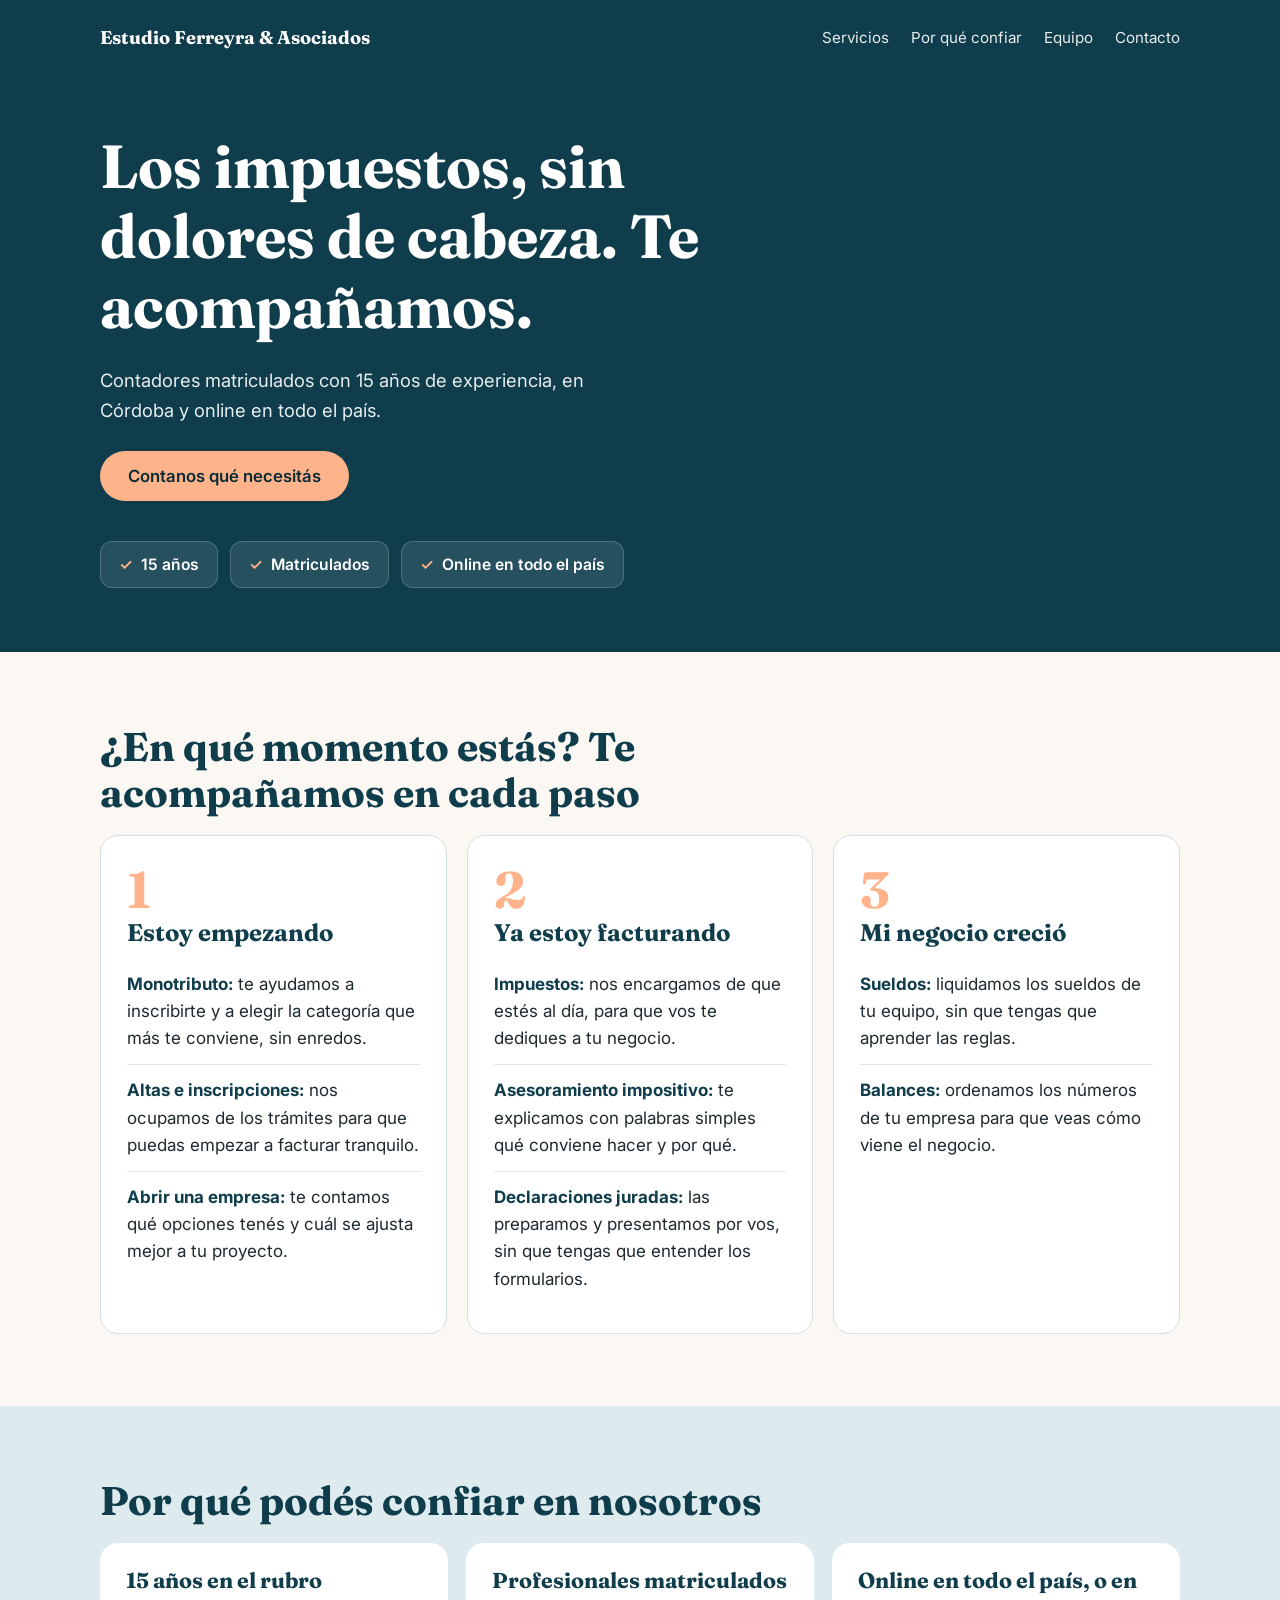
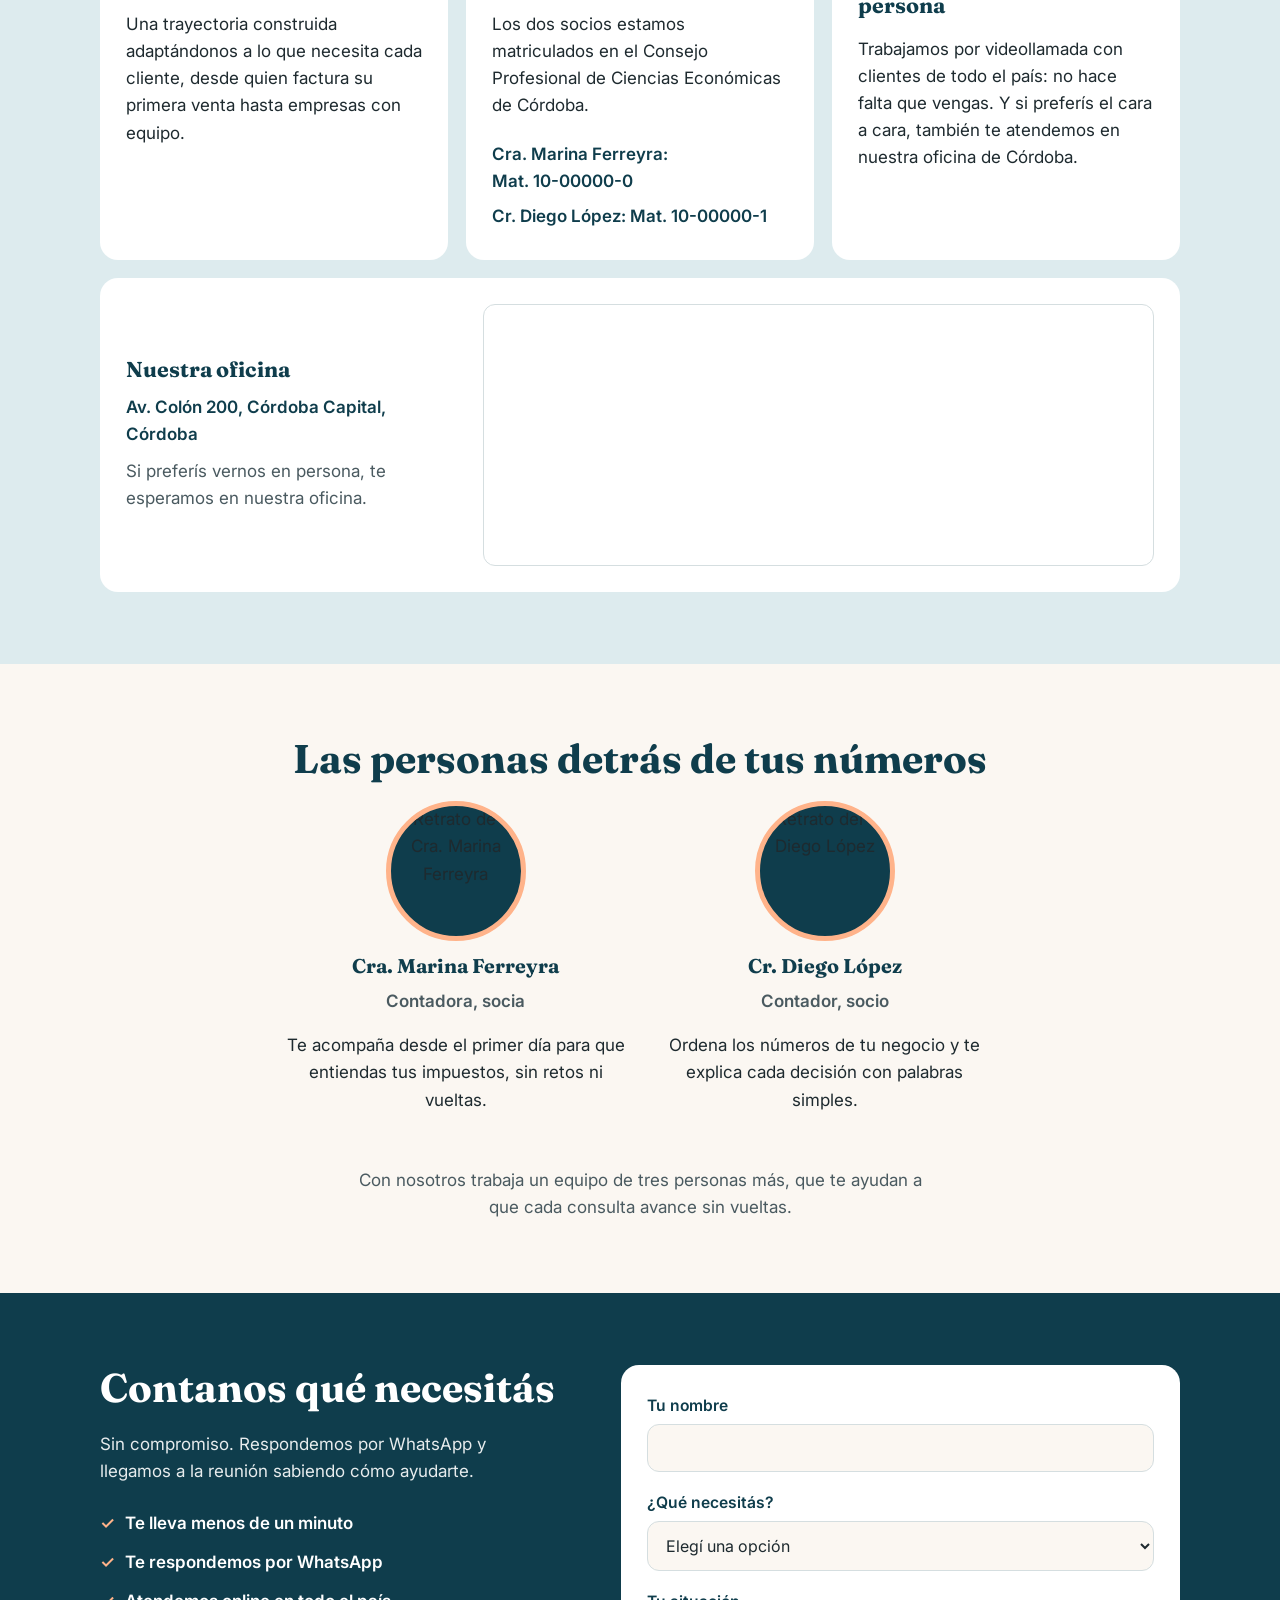
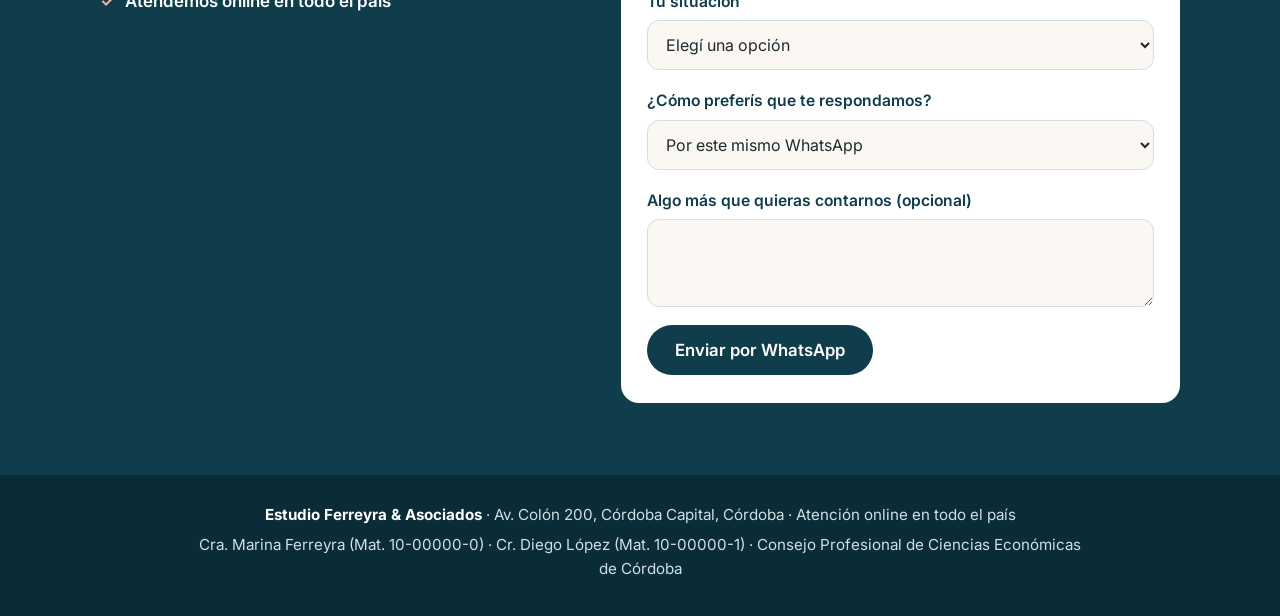
==== web-ferreyra/index.html @ 9435ad02 "Agregar estructura y textos de la web de Ferreyra" ====
<!DOCTYPE html>
<html lang="es-AR">
<head>
  <meta charset="UTF-8">
  <meta name="viewport" content="width=device-width, initial-scale=1">
  <title>Estudio Ferreyra &amp; Asociados</title>
  <meta name="description" content="Estudio contable en Córdoba con 15 años de experiencia. Contadores matriculados que te acompañan con monotributo, impuestos, sueldos y balances. Atención online en todo el país.">
  <link rel="icon" href="favicon.svg" type="image/svg+xml">
  <meta property="og:type" content="website">
  <meta property="og:locale" content="es_AR">
  <meta property="og:title" content="Estudio Ferreyra &amp; Asociados: los impuestos, sin dolores de cabeza">
  <meta property="og:description" content="Contadores matriculados con 15 años de experiencia, en Córdoba y online en todo el país. Te acompañamos.">
  <!-- Dominio provisorio: confirmar la URL real después del deploy en Vercel -->
  <meta property="og:url" content="https://web-ferreyra.vercel.app/">
  <meta property="og:image" content="https://web-ferreyra.vercel.app/img/og-ferreyra.jpg">
  <meta property="og:image:width" content="1200">
  <meta property="og:image:height" content="630">
  <meta property="og:image:alt" content="Estudio Ferreyra &amp; Asociados: los impuestos, sin dolores de cabeza. Te acompañamos.">
  <meta name="twitter:card" content="summary_large_image">
  <meta name="theme-color" content="#0F3D4C">
  <link rel="preconnect" href="https://fonts.googleapis.com">
  <link rel="preconnect" href="https://fonts.gstatic.com" crossorigin>
  <link rel="stylesheet" href="https://fonts.googleapis.com/css2?family=Fraunces:wght@600;700&family=Inter:wght@400;600&display=swap">
  <link rel="stylesheet" href="styles.css">
</head>
<body>

  <!-- ESQUELETO: solo estructura. Textos, estilos y datos finales vienen en los pasos siguientes. -->

  <header id="inicio">
    <nav aria-label="Principal">
      <a href="#inicio">Estudio Ferreyra &amp; Asociados</a>
      <button type="button" class="menu-boton" aria-expanded="false" aria-controls="menu-principal" aria-label="Abrir el menú">
        <span></span><span></span>
      </button>
      <ul id="menu-principal">
        <li><a href="#servicios">Servicios</a></li>
        <li><a href="#confianza">Por qué confiar</a></li>
        <li><a href="#equipo">Equipo</a></li>
        <li><a href="#contacto">Contacto</a></li>
      </ul>
    </nav>
  </header>

  <main>

    <!-- 1. Hero: confianza rápida (años, matrículas, online) + cercanía + botón de contacto -->
    <section id="hero">
      <h1>Los impuestos, sin dolores de cabeza. Te acompañamos.</h1>
      <p>Contadores matriculados con 15 años de experiencia, en Córdoba y online en todo el país.</p>
      <a href="#contacto">Contanos qué necesitás</a>
      <ul>
        <li>15 años</li>
        <li>Matriculados</li>
        <li>Online en todo el país</li>
      </ul>
    </section>

    <!-- 2. Servicios agrupados por momento del emprendedor -->
    <section id="servicios">
      <h2>¿En qué momento estás? Te acompañamos en cada paso</h2>
      <article>
        <h3>Estoy empezando</h3>
        <ul>
          <li><strong>Monotributo:</strong> te ayudamos a inscribirte y a elegir la categoría que más te conviene, sin enredos.</li>
          <li><strong>Altas e inscripciones:</strong> nos ocupamos de los trámites para que puedas empezar a facturar tranquilo.</li>
          <li><strong>Abrir una empresa:</strong> te contamos qué opciones tenés y cuál se ajusta mejor a tu proyecto.</li>
        </ul>
      </article>
      <article>
        <h3>Ya estoy facturando</h3>
        <ul>
          <li><strong>Impuestos:</strong> nos encargamos de que estés al día, para que vos te dediques a tu negocio.</li>
          <li><strong>Asesoramiento impositivo:</strong> te explicamos con palabras simples qué conviene hacer y por qué.</li>
          <li><strong>Declaraciones juradas:</strong> las preparamos y presentamos por vos, sin que tengas que entender los formularios.</li>
        </ul>
      </article>
      <article>
        <h3>Mi negocio creció</h3>
        <ul>
          <li><strong>Sueldos:</strong> liquidamos los sueldos de tu equipo, sin que tengas que aprender las reglas.</li>
          <li><strong>Balances:</strong> ordenamos los números de tu empresa para que veas cómo viene el negocio.</li>
        </ul>
      </article>
    </section>

    <!-- 3. Confianza: matrículas, experiencia, modalidad online/presencial, dirección -->
    <section id="confianza">
      <h2>Por qué podés confiar en nosotros</h2>
      <article>
        <h3>15 años en el rubro</h3>
        <p>Una trayectoria construida adaptándonos a lo que necesita cada cliente, desde quien factura su primera venta hasta empresas con equipo.</p>
      </article>
      <article>
        <h3>Profesionales matriculados</h3>
        <p>Los dos socios estamos matriculados en el Consejo Profesional de Ciencias Económicas de Córdoba.</p>
        <ul>
          <li>Cra. Marina Ferreyra: <span class="mat">Mat. 10-00000-0</span></li>
          <li>Cr. Diego López: <span class="mat">Mat. 10-00000-1</span></li>
        </ul>
      </article>
      <article>
        <h3>Online en todo el país, o en persona</h3>
        <p>Trabajamos por videollamada con clientes de todo el país: no hace falta que vengas. Y si preferís el cara a cara, también te atendemos en nuestra oficina de Córdoba.</p>
      </article>
      <div class="ubicacion">
        <div>
          <h3>Nuestra oficina</h3>
          <address>Av. Colón 200, Córdoba Capital, Córdoba</address>
          <p>Si preferís vernos en persona, te esperamos en nuestra oficina.</p>
        </div>
        <div class="mapa">
          <iframe loading="lazy" referrerpolicy="no-referrer-when-downgrade" title="Ubicación de la oficina en el mapa"
            src="https://maps.google.com/maps?q=Av.%20Col%C3%B3n%20200%2C%20C%C3%B3rdoba%20Capital%2C%20C%C3%B3rdoba%2C%20Argentina&z=16&output=embed"></iframe>
        </div>
      </div>
    </section>

    <!-- 4. Equipo: dos socios + 3 personas (placeholders, sin fotos reales) -->
    <section id="equipo">
      <h2>Las personas detrás de tus números</h2>
      <article>
        <img class="avatar" src="img/marina.jpg" width="400" height="400" alt="Retrato de la Cra. Marina Ferreyra" loading="lazy">
        <h3>Cra. Marina Ferreyra</h3>
        <p class="cargo">Contadora, socia</p>
        <p>Te acompaña desde el primer día para que entiendas tus impuestos, sin retos ni vueltas.</p>
      </article>
      <article>
        <img class="avatar" src="img/diego.jpg" width="400" height="400" alt="Retrato del Cr. Diego López" loading="lazy">
        <h3>Cr. Diego López</h3>
        <p class="cargo">Contador, socio</p>
        <p>Ordena los números de tu negocio y te explica cada decisión con palabras simples.</p>
      </article>
      <p>Con nosotros trabaja un equipo de tres personas más, que te ayudan a que cada consulta avance sin vueltas.</p>
    </section>

    <!-- 5. Contacto: formulario que arma el mensaje estructurado y lo envía a WhatsApp -->
    <section id="contacto">
      <div class="contacto-texto">
        <h2>Contanos qué necesitás</h2>
        <p>Sin compromiso. Respondemos por WhatsApp y llegamos a la reunión sabiendo cómo ayudarte.</p>
        <ul>
          <li>Te lleva menos de un minuto</li>
          <li>Te respondemos por WhatsApp</li>
          <li>Atendemos online en todo el país</li>
        </ul>
      </div>
      <form id="form-consulta">
        <label>Tu nombre
          <input type="text" name="nombre" autocomplete="given-name" required>
        </label>
        <label>¿Qué necesitás?
          <select name="necesidad" required>
            <option value="" selected disabled>Elegí una opción</option>
            <option>Darme de alta</option>
            <option>Monotributo</option>
            <option>Impuestos y declaraciones</option>
            <option>Sueldos</option>
            <option>Balances</option>
            <option>Abrir una empresa</option>
            <option>No sé por dónde empezar</option>
            <option>Otro</option>
          </select>
        </label>
        <label>Tu situación
          <select name="situacion" required>
            <option value="" selected disabled>Elegí una opción</option>
            <option>Todavía no empecé</option>
            <option>Soy monotributista</option>
            <option>Tengo una pyme o sociedad</option>
            <option>Otra</option>
          </select>
        </label>
        <label>¿Cómo preferís que te respondamos?
          <select name="contacto" required>
            <option>Por este mismo WhatsApp</option>
            <option>Por llamada</option>
            <option>Por videollamada</option>
          </select>
        </label>
        <label>Algo más que quieras contarnos (opcional)
          <textarea name="mensaje" rows="3"></textarea>
        </label>
        <button type="submit">Enviar por WhatsApp</button>
      </form>
    </section>

  </main>

  <footer>
    <p><strong>Estudio Ferreyra &amp; Asociados</strong> · Av. Colón 200, Córdoba Capital, Córdoba · Atención online en todo el país</p>
    <p>Cra. Marina Ferreyra (Mat. 10-00000-0) · Cr. Diego López (Mat. 10-00000-1) · Consejo Profesional de Ciencias Económicas de Córdoba</p>
  </footer>

  <script src="script.js"></script>
</body>
</html>
---- web-ferreyra/styles.css ----
:root {
  --petroleo: #0F3D4C;
  --petroleo-oscuro: #0A2C37;
  --durazno: #FFB38A;
  --hueso: #FBF7F2;
  --tinte: #DDEBEE;
  --texto: #1E2A2F;
  --texto-suave: #4A5A60;
  --borde: #D5DEE0;
  --radio: 18px;
  --titulos: "Fraunces", Georgia, serif;
  --cuerpo: "Inter", system-ui, sans-serif;
}

*, *::before, *::after { box-sizing: border-box; }
html { scroll-behavior: smooth; }
body {
  margin: 0;
  font-family: var(--cuerpo);
  font-size: 1.0625rem;
  line-height: 1.6;
  color: var(--texto);
  background: var(--hueso);
}
img { max-width: 100%; height: auto; }
h1, h2, h3 { font-family: var(--titulos); line-height: 1.15; margin: 0 0 .5em; color: var(--petroleo); }
ul { padding: 0; margin: 0; list-style: none; }
a { color: inherit; }

main > section, #hero {
  padding-left: max(20px, calc((100% - 1080px) / 2));
  padding-right: max(20px, calc((100% - 1080px) / 2));
}
main > section { padding-top: 72px; padding-bottom: 72px; }
main > section > h2 { font-size: clamp(1.75rem, 4vw, 2.5rem); margin-bottom: 1.2rem; }

/* Menú + hero (continuo, fondo petróleo) */
header { background: var(--petroleo); color: #fff; }
nav {
  display: flex; flex-wrap: wrap; align-items: center; justify-content: space-between;
  gap: 8px 24px; max-width: 1120px; margin: 0 auto; padding: 18px 20px;
}
nav > a { font-family: var(--titulos); font-weight: 700; font-size: 1.15rem; text-decoration: none; color: #fff; margin: 0; }
nav ul { display: flex; flex-wrap: wrap; gap: 4px 22px; margin: 0; }
nav ul a { text-decoration: none; font-size: .95rem; opacity: .9; padding: 8px 0; display: inline-block; }
nav ul a:hover { opacity: 1; text-decoration: underline; text-underline-offset: 4px; }

.menu-boton { display: none; }

#hero { background: var(--petroleo); color: #fff; padding-top: 56px; padding-bottom: 64px; }
#hero h1 { color: #fff; font-size: clamp(2.2rem, 6vw, 3.8rem); max-width: 18ch; margin-bottom: .4em; }
#hero p { font-size: 1.15rem; max-width: 46ch; opacity: .9; margin-bottom: 1.6rem; }
.btn, #hero > a, form button {
  display: inline-block; background: var(--durazno); color: var(--petroleo-oscuro);
  font: 600 1.05rem var(--cuerpo); padding: 15px 28px; border: 0; border-radius: 999px;
  text-decoration: none; cursor: pointer; transition: transform .15s, background .15s;
}
#hero > a:hover, form button:hover { background: #ffc4a3; transform: translateY(-2px); }
#hero ul { display: flex; flex-wrap: wrap; gap: 12px; margin-top: 40px; }
#hero li {
  background: rgba(255,255,255,.1); border: 1px solid rgba(255,255,255,.18);
  border-radius: 12px; padding: 10px 18px; font-weight: 600; font-size: .98rem;
}
#hero li::before { content: "\2713"; color: var(--durazno); margin-right: 8px; }

/* Servicios: tarjetas con número */
#servicios { background: var(--hueso); counter-reset: momento; }
#servicios > h2 { max-width: 20ch; }
#servicios { display: block; }
#servicios > article {
  counter-increment: momento;
  background: #fff; border: 1px solid var(--borde); border-radius: var(--radio);
  padding: 28px 26px; margin-bottom: 20px; position: relative;
}
#servicios > article::before {
  content: counter(momento);
  font: 700 3.2rem/1 var(--titulos); color: var(--durazno);
  display: block; margin-bottom: 4px;
}
#servicios h3 { font-size: 1.5rem; }
#servicios li { padding: 12px 0; border-top: 1px solid var(--tinte); }
#servicios li:first-child { border-top: 0; }
#servicios strong { color: var(--petroleo); }

/* Confianza */
#confianza { background: var(--tinte); }
#confianza > article {
  background: #fff; border-radius: var(--radio); padding: 26px; margin-bottom: 18px;
}
#confianza h3 { font-size: 1.35rem; }
#confianza li { font-weight: 600; color: var(--petroleo); padding: 4px 0; }
.ubicacion {
  background: #fff; border-radius: var(--radio); padding: 26px;
  display: grid; gap: 22px; align-items: center; margin-top: 18px;
}
.mat { white-space: nowrap; }
.ubicacion h3 { font-size: 1.35rem; }
.ubicacion p { margin: .6rem 0 0; color: var(--texto-suave); }
.mapa { border-radius: 12px; overflow: hidden; border: 1px solid var(--borde); }
.mapa iframe { display: block; width: 100%; height: 260px; border: 0; }
address { font-style: normal; font-weight: 600; color: var(--petroleo); }

/* Equipo */
#equipo { background: var(--hueso); text-align: center; }
#equipo article {
  display: inline-block; vertical-align: top; width: min(100%, 340px);
  margin: 0 12px 28px; text-align: center;
}
.avatar {
  width: 140px; height: 140px; border-radius: 50%; object-fit: cover;
  background: var(--petroleo); border: 5px solid var(--durazno);
  display: block; margin: 0 auto 14px;
}
.cargo { font-weight: 600; color: var(--texto-suave); margin: 0 0 .5rem; }
#equipo > p:last-child { max-width: 52ch; margin: 8px auto 0; color: var(--texto-suave); }

/* Contacto */
#contacto { background: var(--petroleo); color: #fff; }
#contacto { display: grid; gap: 32px; align-items: start; }
#contacto h2 { color: #fff; font-size: clamp(1.75rem, 4vw, 2.5rem); }
.contacto-texto p { opacity: .9; max-width: 40ch; }
.contacto-texto ul { margin-top: 24px; display: grid; gap: 12px; }
.contacto-texto li { font-weight: 600; }
.contacto-texto li::before { content: "\2713"; color: var(--durazno); margin-right: 10px; }
form {
  background: #fff; color: var(--texto); border-radius: var(--radio);
  padding: 28px 26px; display: grid; gap: 18px;
}
label { display: grid; gap: 6px; font-weight: 600; font-size: .98rem; color: var(--petroleo); }
input, select, textarea {
  font: 400 1rem var(--cuerpo); color: var(--texto);
  padding: 13px 14px; border: 1.5px solid var(--borde); border-radius: 12px; background: var(--hueso);
  width: 100%;
}
input:focus, select:focus, textarea:focus { outline: 3px solid var(--durazno); border-color: var(--petroleo); }
form button { background: var(--petroleo); color: #fff; justify-self: start; }
form button:hover { background: var(--petroleo-oscuro); }

footer { background: var(--petroleo-oscuro); color: #cfe0e4; padding: 28px 20px; text-align: center; font-size: .95rem; }
footer p { margin: 0 auto 6px; max-width: 900px; }
footer strong { color: #fff; }

:focus-visible { outline: 3px solid var(--durazno); outline-offset: 3px; }

/* Menú de celular: hamburguesa con desplegable (solo si hay JS; sin JS queda la lista visible) */
@media (max-width: 859px) {
  nav { position: relative; column-gap: 12px; }
  nav > a { flex: 1 1 0; min-width: 0; font-size: 1.05rem; }
  nav.con-js .menu-boton {
    display: flex; flex-direction: column; justify-content: center; align-items: flex-end; gap: 7px;
    flex: 0 0 auto; width: 44px; height: 44px; padding: 0 8px; background: transparent;
    border: 0; cursor: pointer;
  }
  .menu-boton span { display: block; height: 1.5px; width: 26px; background: #fff; border-radius: 2px; transition: transform .2s, width .2s; }
  .menu-boton span:nth-child(2) { width: 17px; }
  nav.abierto .menu-boton span:nth-child(1) { transform: translateY(4.25px) rotate(45deg); }
  nav.abierto .menu-boton span:nth-child(2) { width: 26px; transform: translateY(-4.25px) rotate(-45deg); }
  nav.con-js ul { display: none; flex-direction: column; width: 100%; gap: 0; padding-top: 6px; border-top: 1px solid rgba(255,255,255,.18); }
  nav.con-js.abierto ul { display: flex; }
  nav.con-js ul a { display: block; padding: 14px 4px; font-size: 1.1rem; opacity: 1; border-bottom: 1px solid rgba(255,255,255,.1); }
  nav.con-js ul li:last-child a { border-bottom: 0; color: var(--durazno); font-weight: 600; }
}

@media (min-width: 860px) {
  #servicios { display: grid; grid-template-columns: repeat(3, 1fr); column-gap: 20px; }
  #servicios > h2 { grid-column: 1 / -1; }
  #servicios > article { margin-bottom: 0; }
  #confianza { display: grid; grid-template-columns: repeat(3, 1fr); column-gap: 18px; }
  #confianza > h2 { grid-column: 1 / -1; }
  #confianza > article { margin-bottom: 0; }
  #contacto { grid-template-columns: 1fr 1.2fr; column-gap: 56px; }
  #confianza > .ubicacion { grid-column: 1 / -1; grid-template-columns: 1fr 2fr; }
}
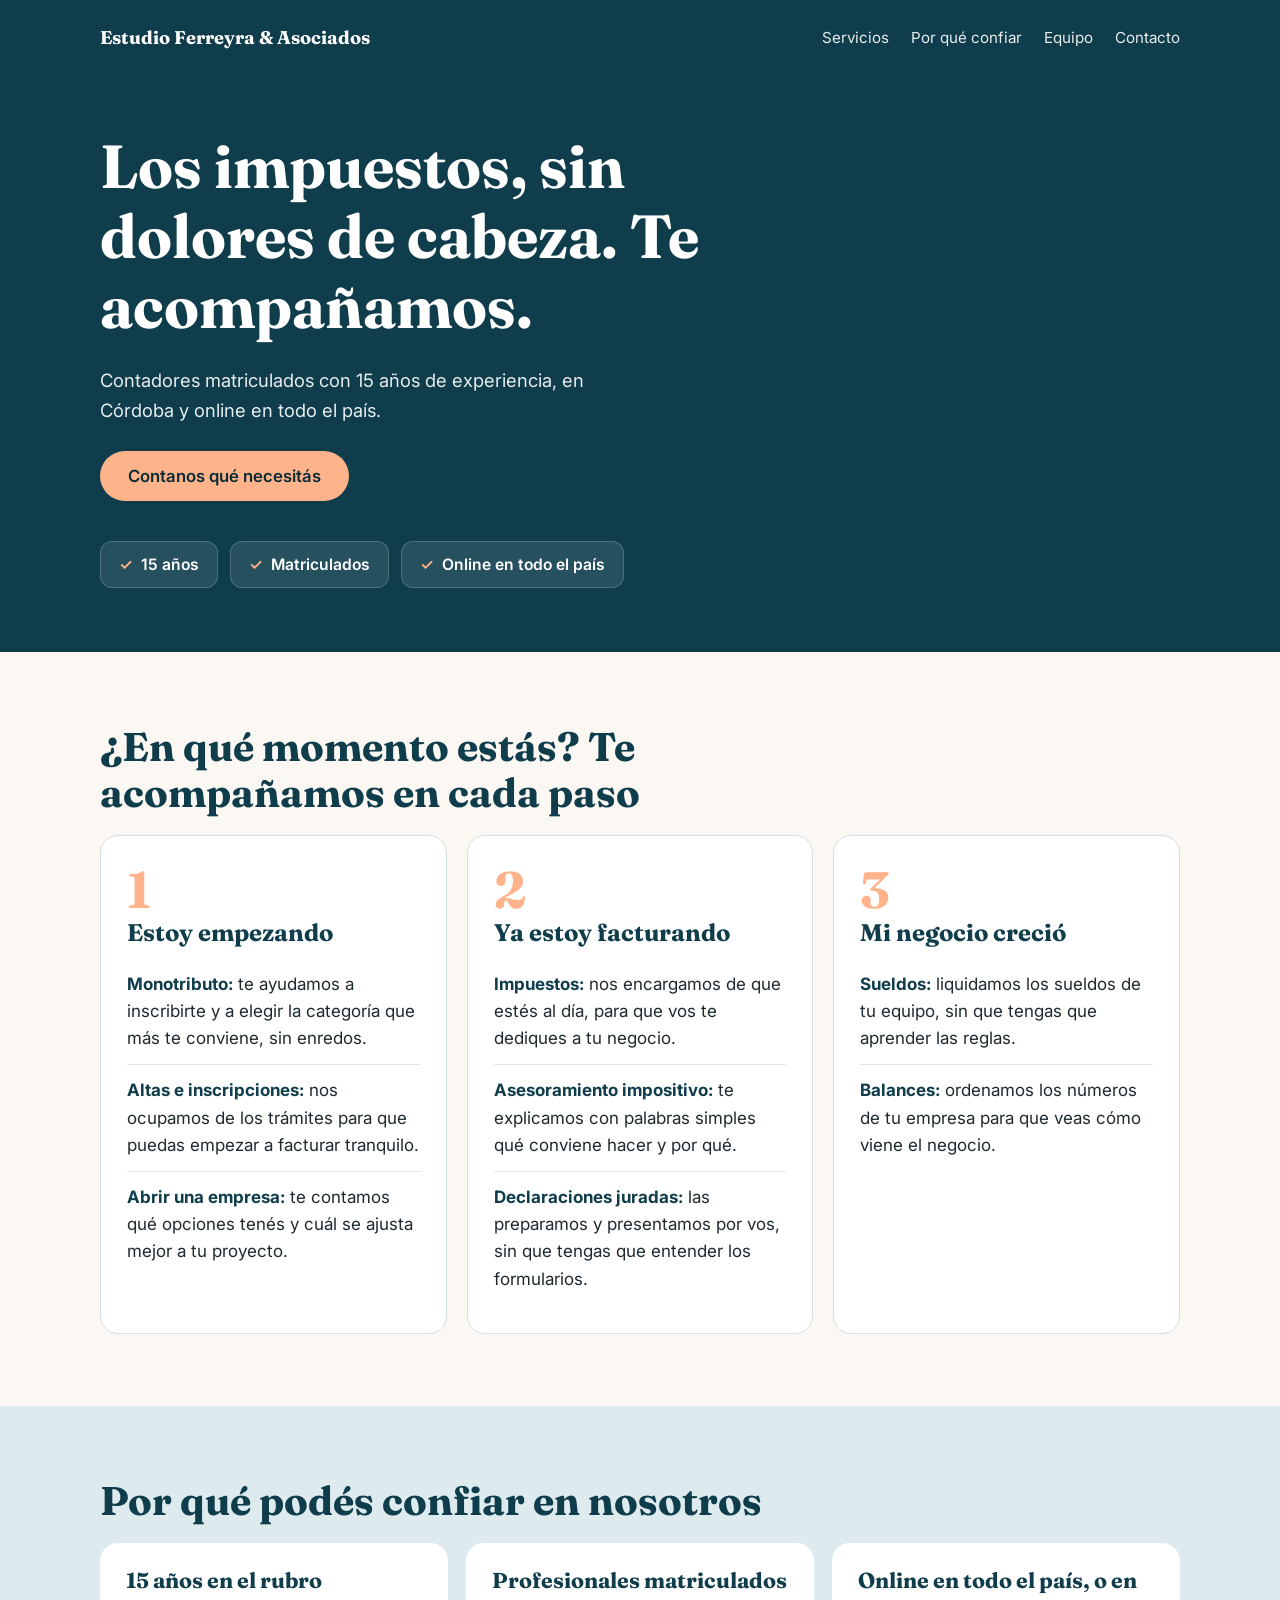
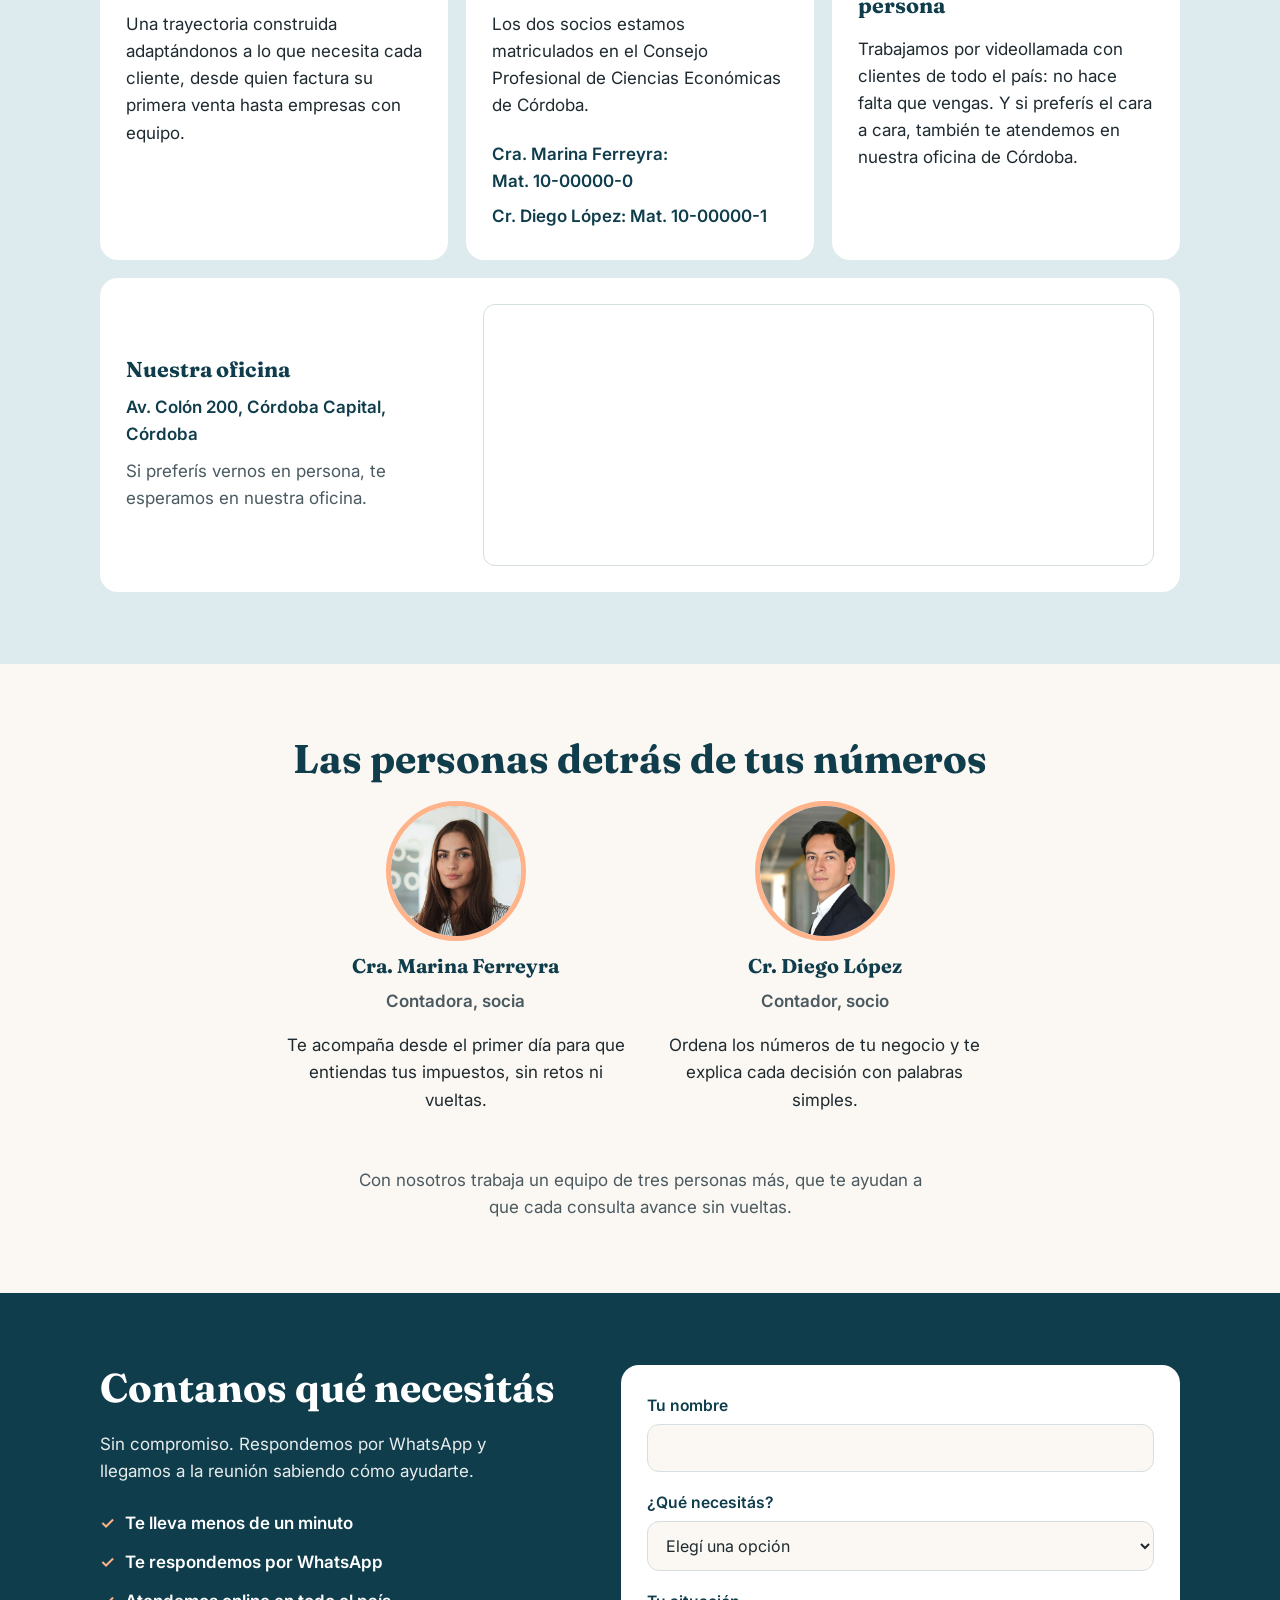
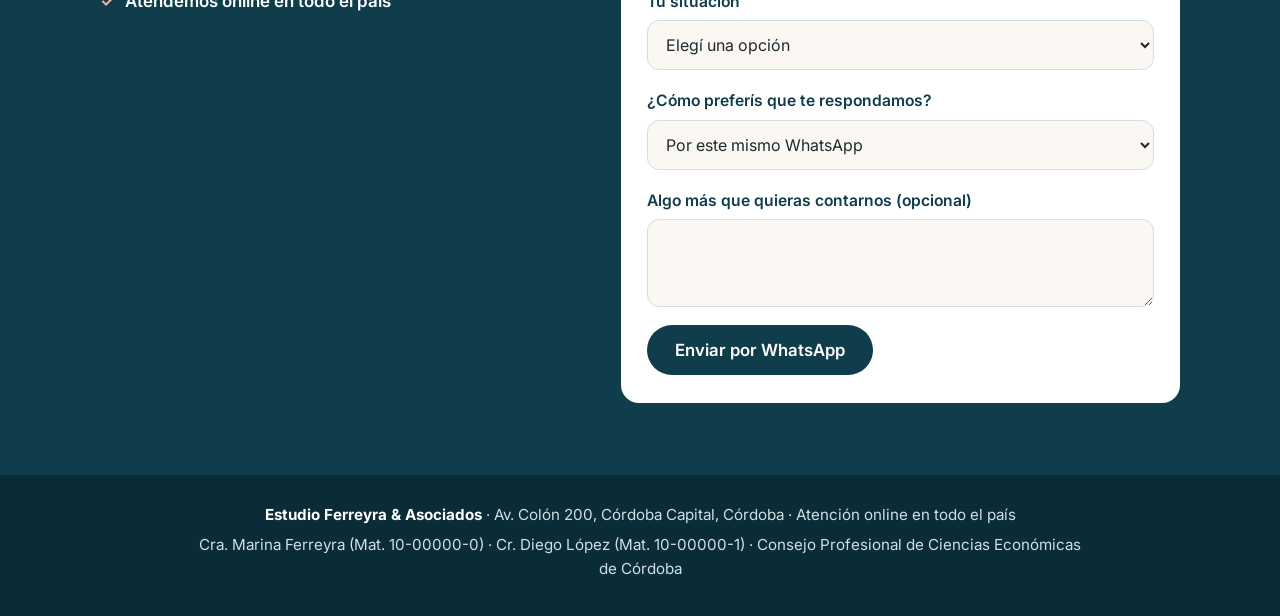
==== commit 20107541: "Corregir la URL de la vista previa de Ferreyra" ====
--- a/web-ferreyra/index.html
+++ b/web-ferreyra/index.html
@@ -10,9 +10,9 @@
   <meta property="og:locale" content="es_AR">
   <meta property="og:title" content="Estudio Ferreyra &amp; Asociados: los impuestos, sin dolores de cabeza">
   <meta property="og:description" content="Contadores matriculados con 15 años de experiencia, en Córdoba y online en todo el país. Te acompañamos.">
-  <!-- Dominio provisorio: confirmar la URL real después del deploy en Vercel -->
-  <meta property="og:url" content="https://web-ferreyra.vercel.app/">
-  <meta property="og:image" content="https://web-ferreyra.vercel.app/img/og-ferreyra.jpg">
+  <!-- URL del deploy en Vercel -->
+  <meta property="og:url" content="https://web-ferreyra-asociados.vercel.app/">
+  <meta property="og:image" content="https://web-ferreyra-asociados.vercel.app/img/og-ferreyra.jpg">
   <meta property="og:image:width" content="1200">
   <meta property="og:image:height" content="630">
   <meta property="og:image:alt" content="Estudio Ferreyra &amp; Asociados: los impuestos, sin dolores de cabeza. Te acompañamos.">
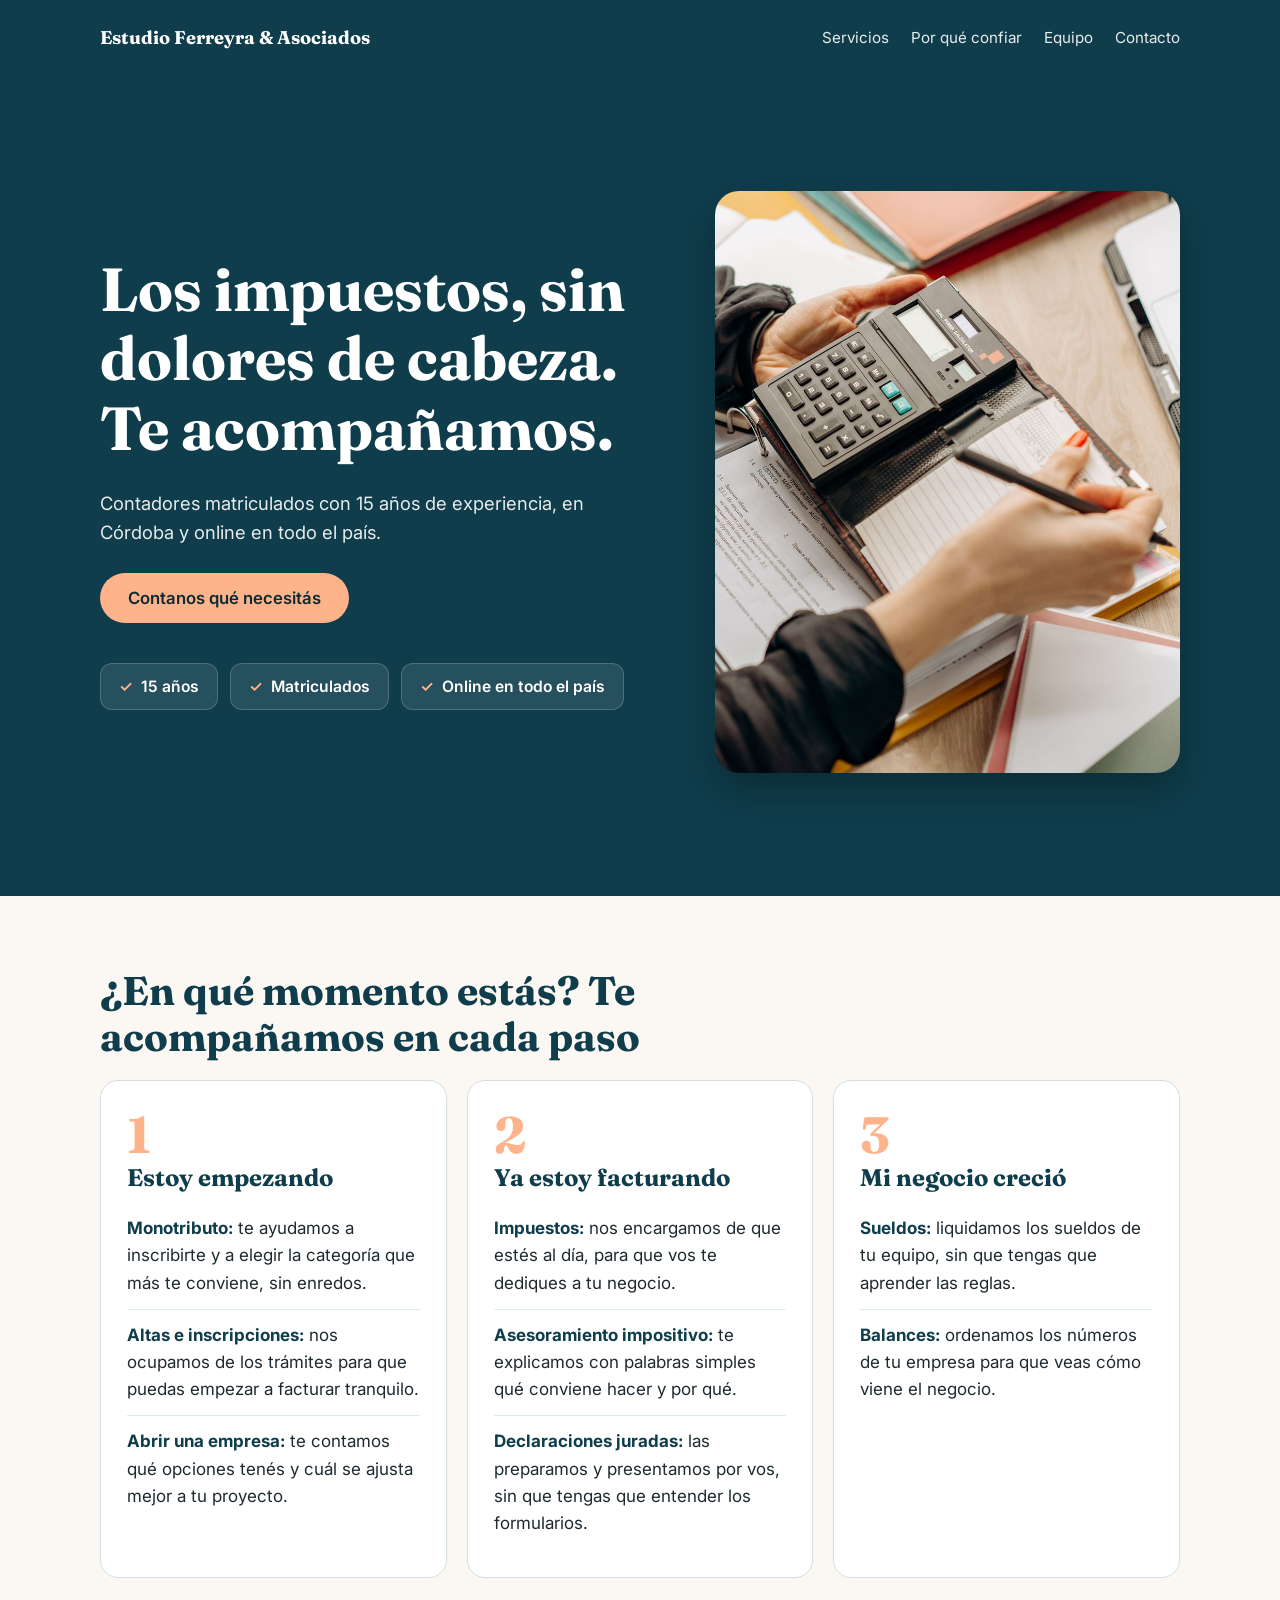
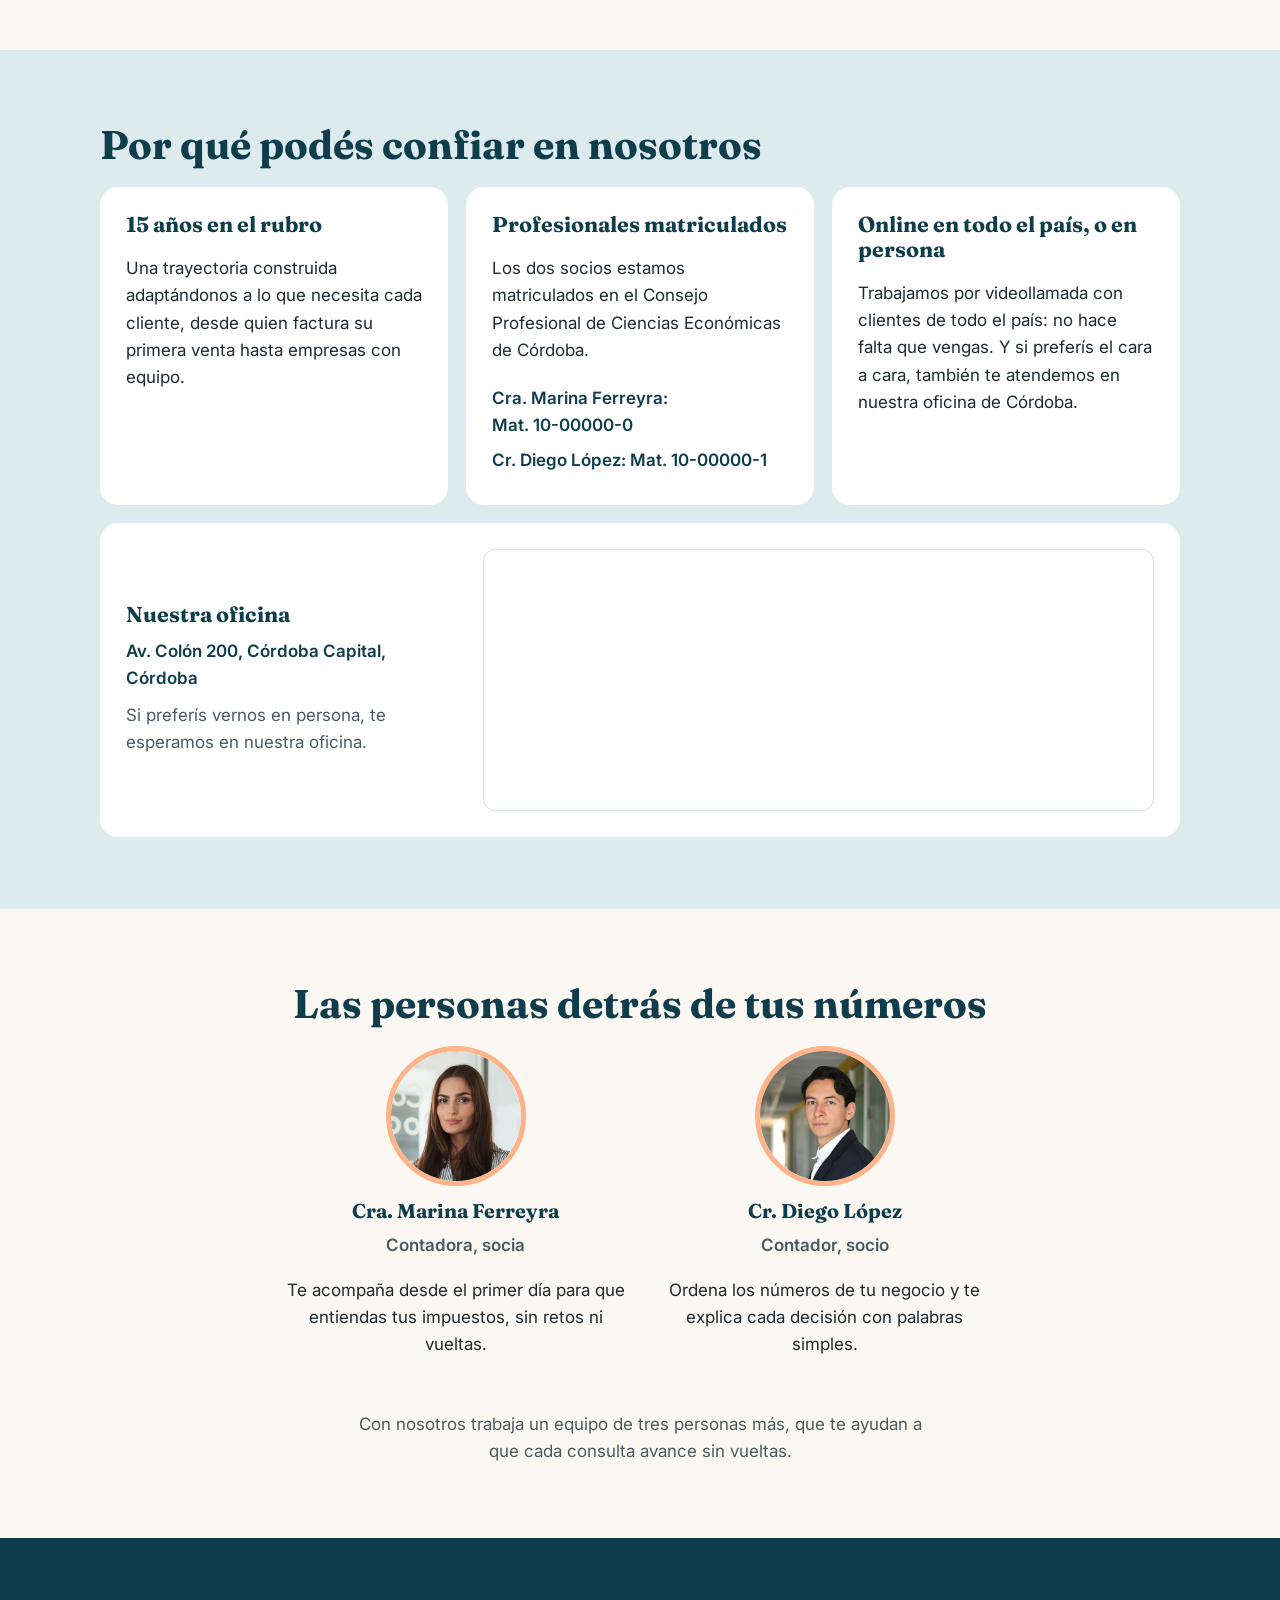
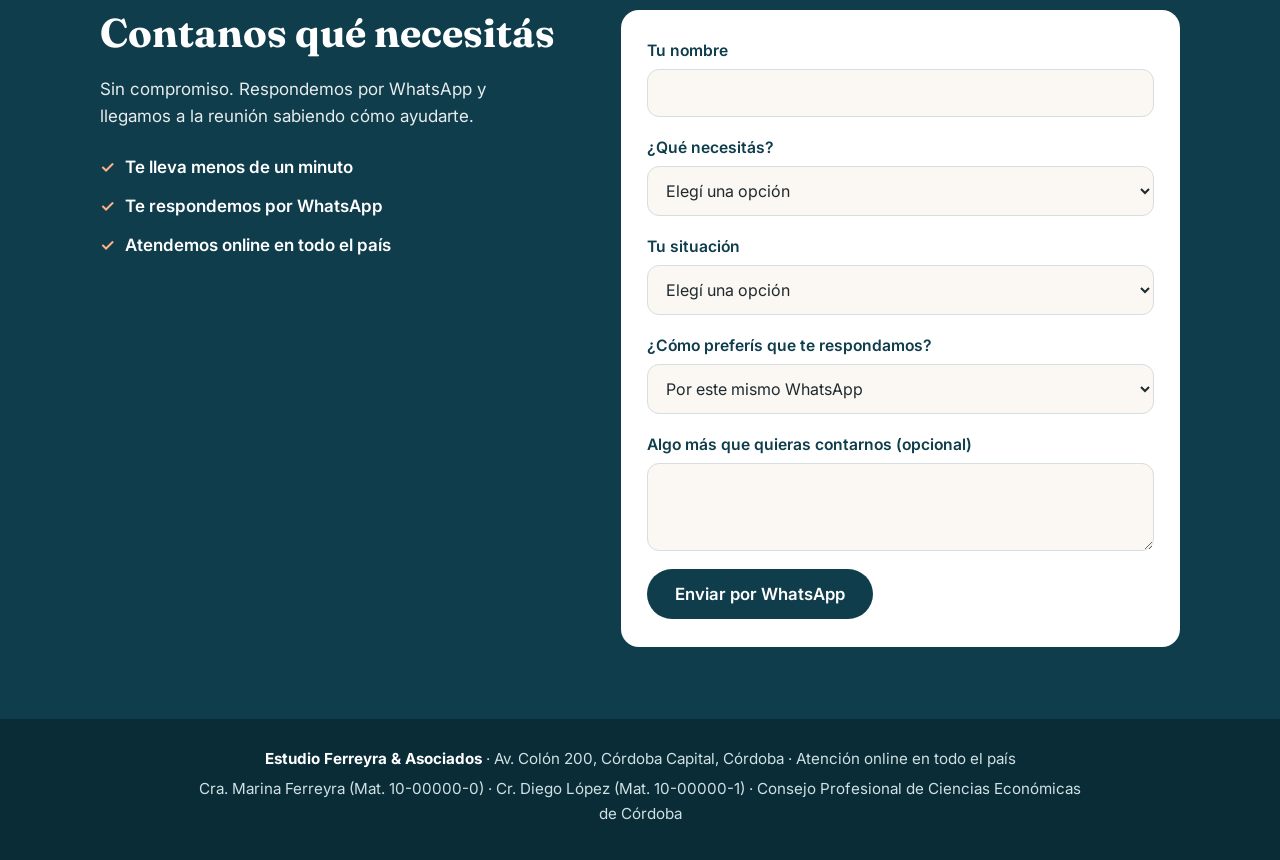
==== commit 8048e5a0: "Agregar foto al inicio de Ferreyra y hacer que ocupe toda la pantalla" ====
--- a/web-ferreyra/index.html
+++ b/web-ferreyra/index.html
@@ -46,14 +46,19 @@
 
     <!-- 1. Hero: confianza rápida (años, matrículas, online) + cercanía + botón de contacto -->
     <section id="hero">
-      <h1>Los impuestos, sin dolores de cabeza. Te acompañamos.</h1>
-      <p>Contadores matriculados con 15 años de experiencia, en Córdoba y online en todo el país.</p>
-      <a href="#contacto">Contanos qué necesitás</a>
-      <ul>
-        <li>15 años</li>
-        <li>Matriculados</li>
-        <li>Online en todo el país</li>
-      </ul>
+      <div class="hero-texto">
+        <h1>Los impuestos, sin dolores de cabeza. Te acompañamos.</h1>
+        <p>Contadores matriculados con 15 años de experiencia, en Córdoba y online en todo el país.</p>
+        <a href="#contacto">Contanos qué necesitás</a>
+        <ul>
+          <li>15 años</li>
+          <li>Matriculados</li>
+          <li>Online en todo el país</li>
+        </ul>
+      </div>
+      <figure class="hero-foto">
+        <img src="img/hero-escritorio.jpg" width="900" height="1125" alt="Manos de una contadora con una calculadora y una carpeta de documentos sobre un escritorio" fetchpriority="high">
+      </figure>
     </section>
 
     <!-- 2. Servicios agrupados por momento del emprendedor -->
--- a/web-ferreyra/styles.css
+++ b/web-ferreyra/styles.css
@@ -47,15 +47,25 @@
 
 .menu-boton { display: none; }
 
-#hero { background: var(--petroleo); color: #fff; padding-top: 56px; padding-bottom: 64px; }
+/* El menú mide ~80 px: menú + hero ocupan juntos el alto de la pantalla */
+#hero {
+  background: var(--petroleo); color: #fff; padding-top: 56px; padding-bottom: 64px;
+  min-height: calc(100vh - 80px); min-height: calc(100svh - 80px);
+  display: grid; gap: 32px; align-content: center; align-items: center;
+}
+.hero-foto { margin: 0; }
+.hero-foto img {
+  display: block; width: 100%; height: 220px; object-fit: cover; object-position: 60% 40%;
+  border-radius: 24px; box-shadow: 0 18px 40px rgba(0,0,0,.28);
+}
 #hero h1 { color: #fff; font-size: clamp(2.2rem, 6vw, 3.8rem); max-width: 18ch; margin-bottom: .4em; }
 #hero p { font-size: 1.15rem; max-width: 46ch; opacity: .9; margin-bottom: 1.6rem; }
-.btn, #hero > a, form button {
+.btn, #hero .hero-texto > a, form button {
   display: inline-block; background: var(--durazno); color: var(--petroleo-oscuro);
   font: 600 1.05rem var(--cuerpo); padding: 15px 28px; border: 0; border-radius: 999px;
   text-decoration: none; cursor: pointer; transition: transform .15s, background .15s;
 }
-#hero > a:hover, form button:hover { background: #ffc4a3; transform: translateY(-2px); }
+#hero .hero-texto > a:hover, form button:hover { background: #ffc4a3; transform: translateY(-2px); }
 #hero ul { display: flex; flex-wrap: wrap; gap: 12px; margin-top: 40px; }
 #hero li {
   background: rgba(255,255,255,.1); border: 1px solid rgba(255,255,255,.18);
@@ -168,6 +178,8 @@
   #confianza { display: grid; grid-template-columns: repeat(3, 1fr); column-gap: 18px; }
   #confianza > h2 { grid-column: 1 / -1; }
   #confianza > article { margin-bottom: 0; }
+  #hero { grid-template-columns: 1.2fr 1fr; column-gap: 56px; }
+  .hero-foto img { height: auto; max-height: calc(100svh - 80px - 130px); aspect-ratio: 4 / 5; margin-left: auto; width: auto; max-width: 100%; }
   #contacto { grid-template-columns: 1fr 1.2fr; column-gap: 56px; }
   #confianza > .ubicacion { grid-column: 1 / -1; grid-template-columns: 1fr 2fr; }
 }
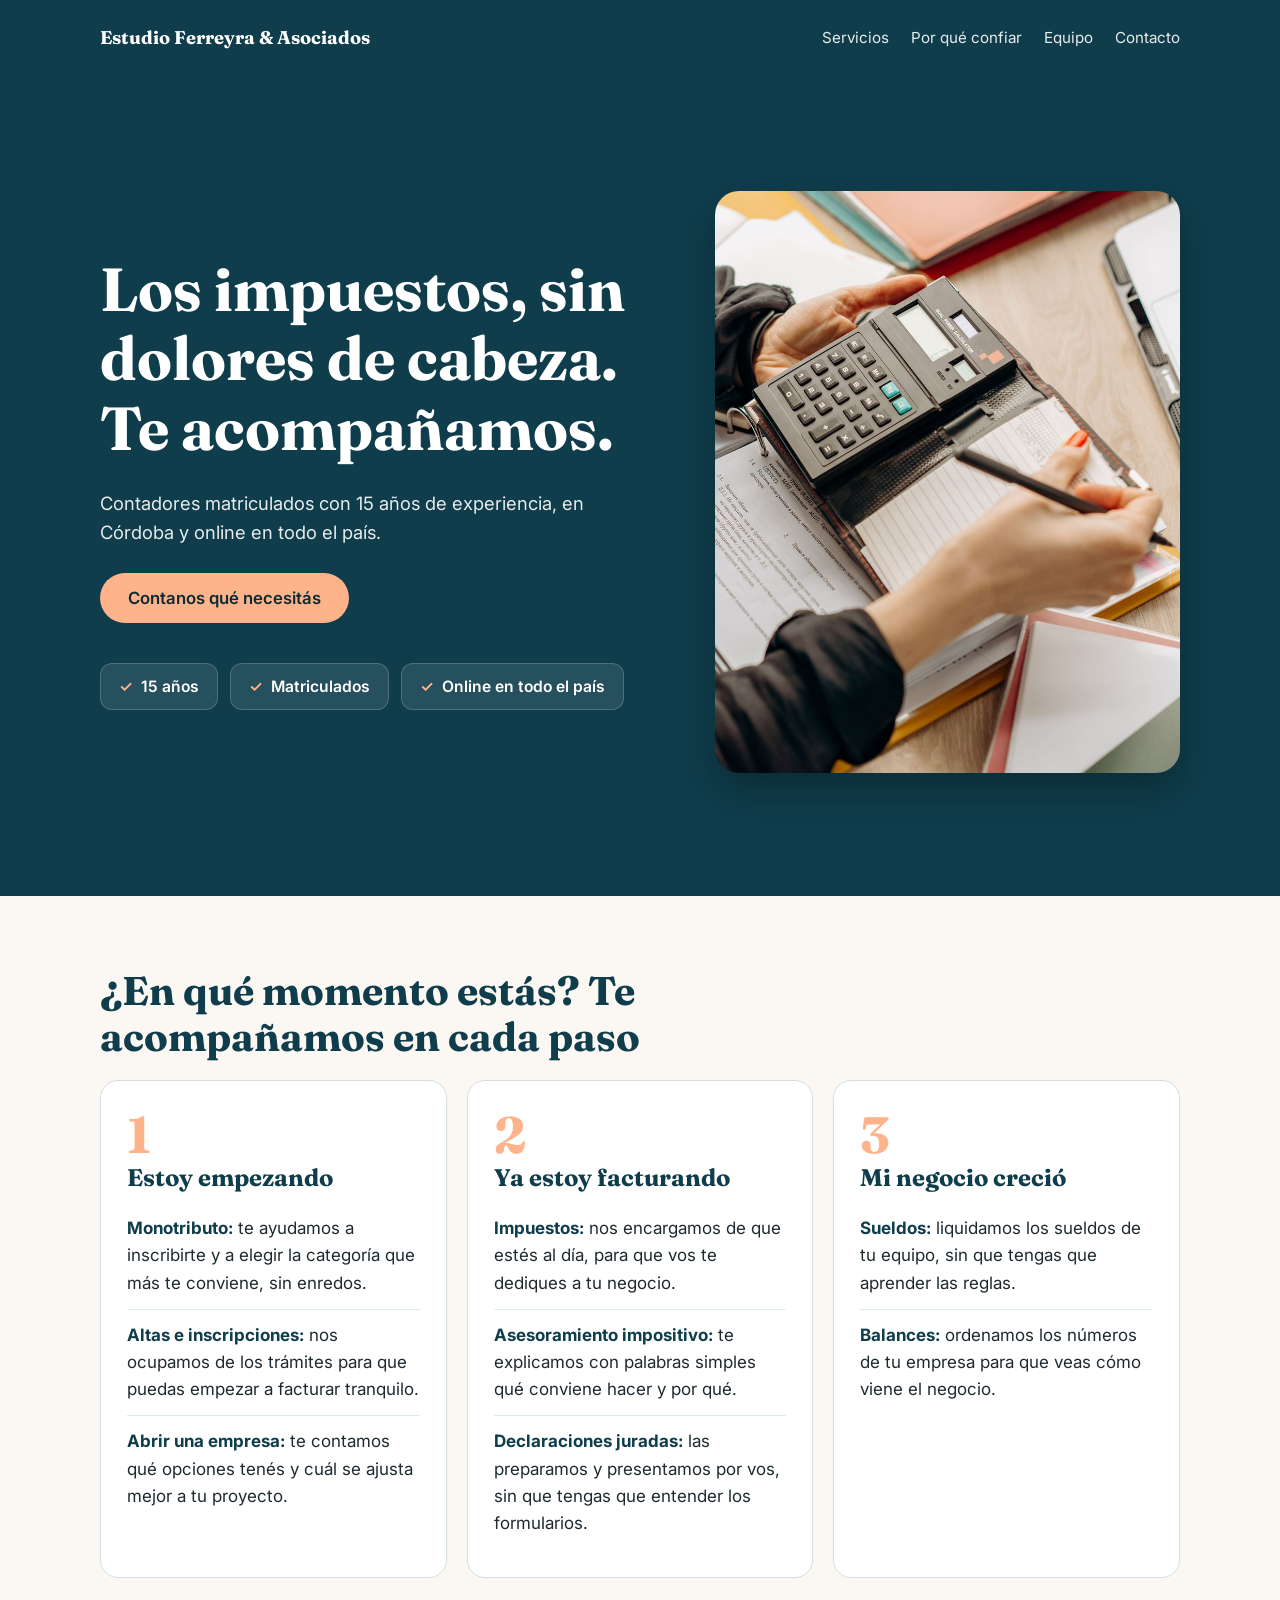
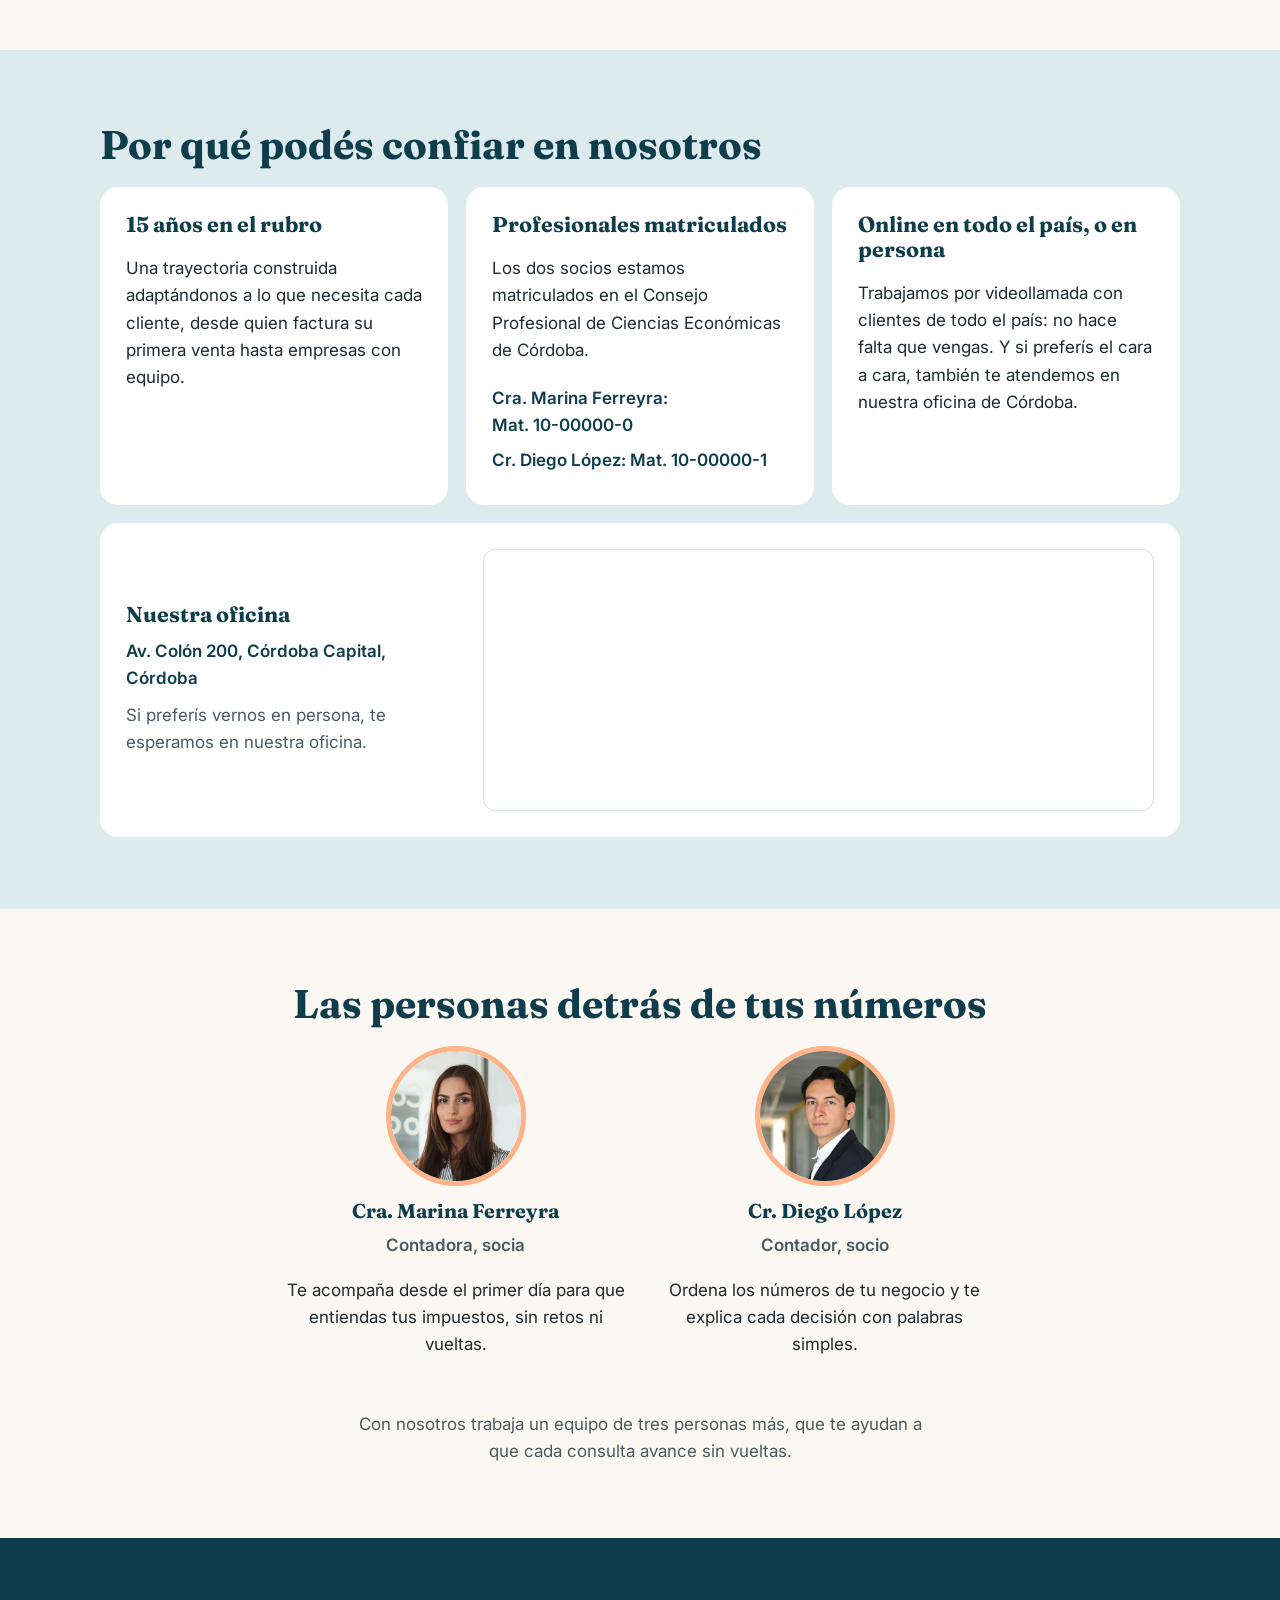
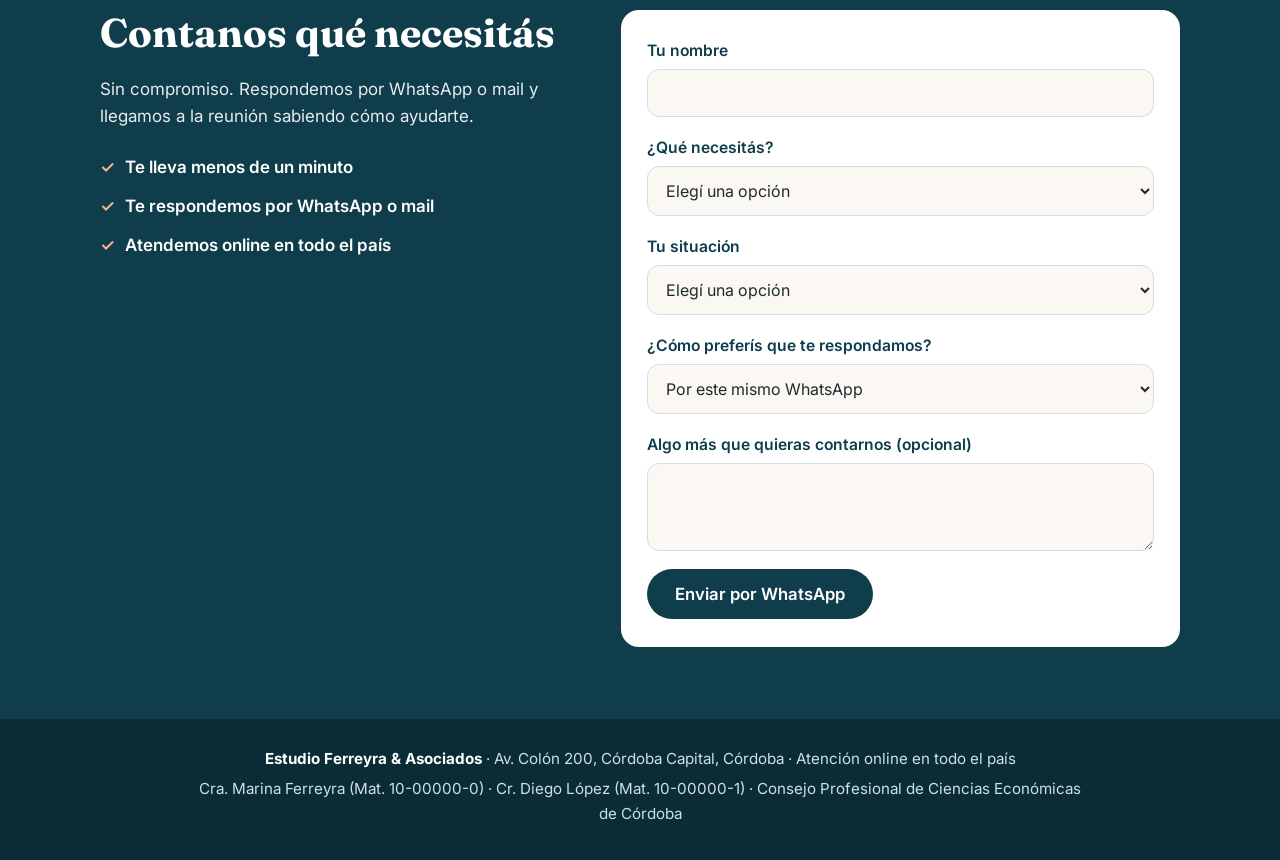
==== commit b094ba32: "Agregar opción de respuesta por mail al formulario de Ferreyra" ====
--- a/web-ferreyra/index.html
+++ b/web-ferreyra/index.html
@@ -139,14 +139,14 @@
       <p>Con nosotros trabaja un equipo de tres personas más, que te ayudan a que cada consulta avance sin vueltas.</p>
     </section>
 
-    <!-- 5. Contacto: formulario que arma el mensaje estructurado y lo envía a WhatsApp -->
+    <!-- 5. Contacto: formulario que arma el mensaje estructurado y lo envía a WhatsApp o por mail -->
     <section id="contacto">
       <div class="contacto-texto">
         <h2>Contanos qué necesitás</h2>
-        <p>Sin compromiso. Respondemos por WhatsApp y llegamos a la reunión sabiendo cómo ayudarte.</p>
+        <p>Sin compromiso. Respondemos por WhatsApp o mail y llegamos a la reunión sabiendo cómo ayudarte.</p>
         <ul>
           <li>Te lleva menos de un minuto</li>
-          <li>Te respondemos por WhatsApp</li>
+          <li>Te respondemos por WhatsApp o mail</li>
           <li>Atendemos online en todo el país</li>
         </ul>
       </div>
@@ -181,12 +181,16 @@
             <option>Por este mismo WhatsApp</option>
             <option>Por llamada</option>
             <option>Por videollamada</option>
+            <option>Por mail</option>
           </select>
+        </label>
+        <label id="campo-mail" hidden>Tu mail
+          <input type="email" name="mail" autocomplete="email">
         </label>
         <label>Algo más que quieras contarnos (opcional)
           <textarea name="mensaje" rows="3"></textarea>
         </label>
-        <button type="submit">Enviar por WhatsApp</button>
+        <button type="submit" id="boton-envio">Enviar por WhatsApp</button>
       </form>
     </section>
 
--- a/web-ferreyra/styles.css
+++ b/web-ferreyra/styles.css
@@ -137,6 +137,7 @@
   padding: 28px 26px; display: grid; gap: 18px;
 }
 label { display: grid; gap: 6px; font-weight: 600; font-size: .98rem; color: var(--petroleo); }
+label[hidden] { display: none; }
 input, select, textarea {
   font: 400 1rem var(--cuerpo); color: var(--texto);
   padding: 13px 14px; border: 1.5px solid var(--borde); border-radius: 12px; background: var(--hueso);
